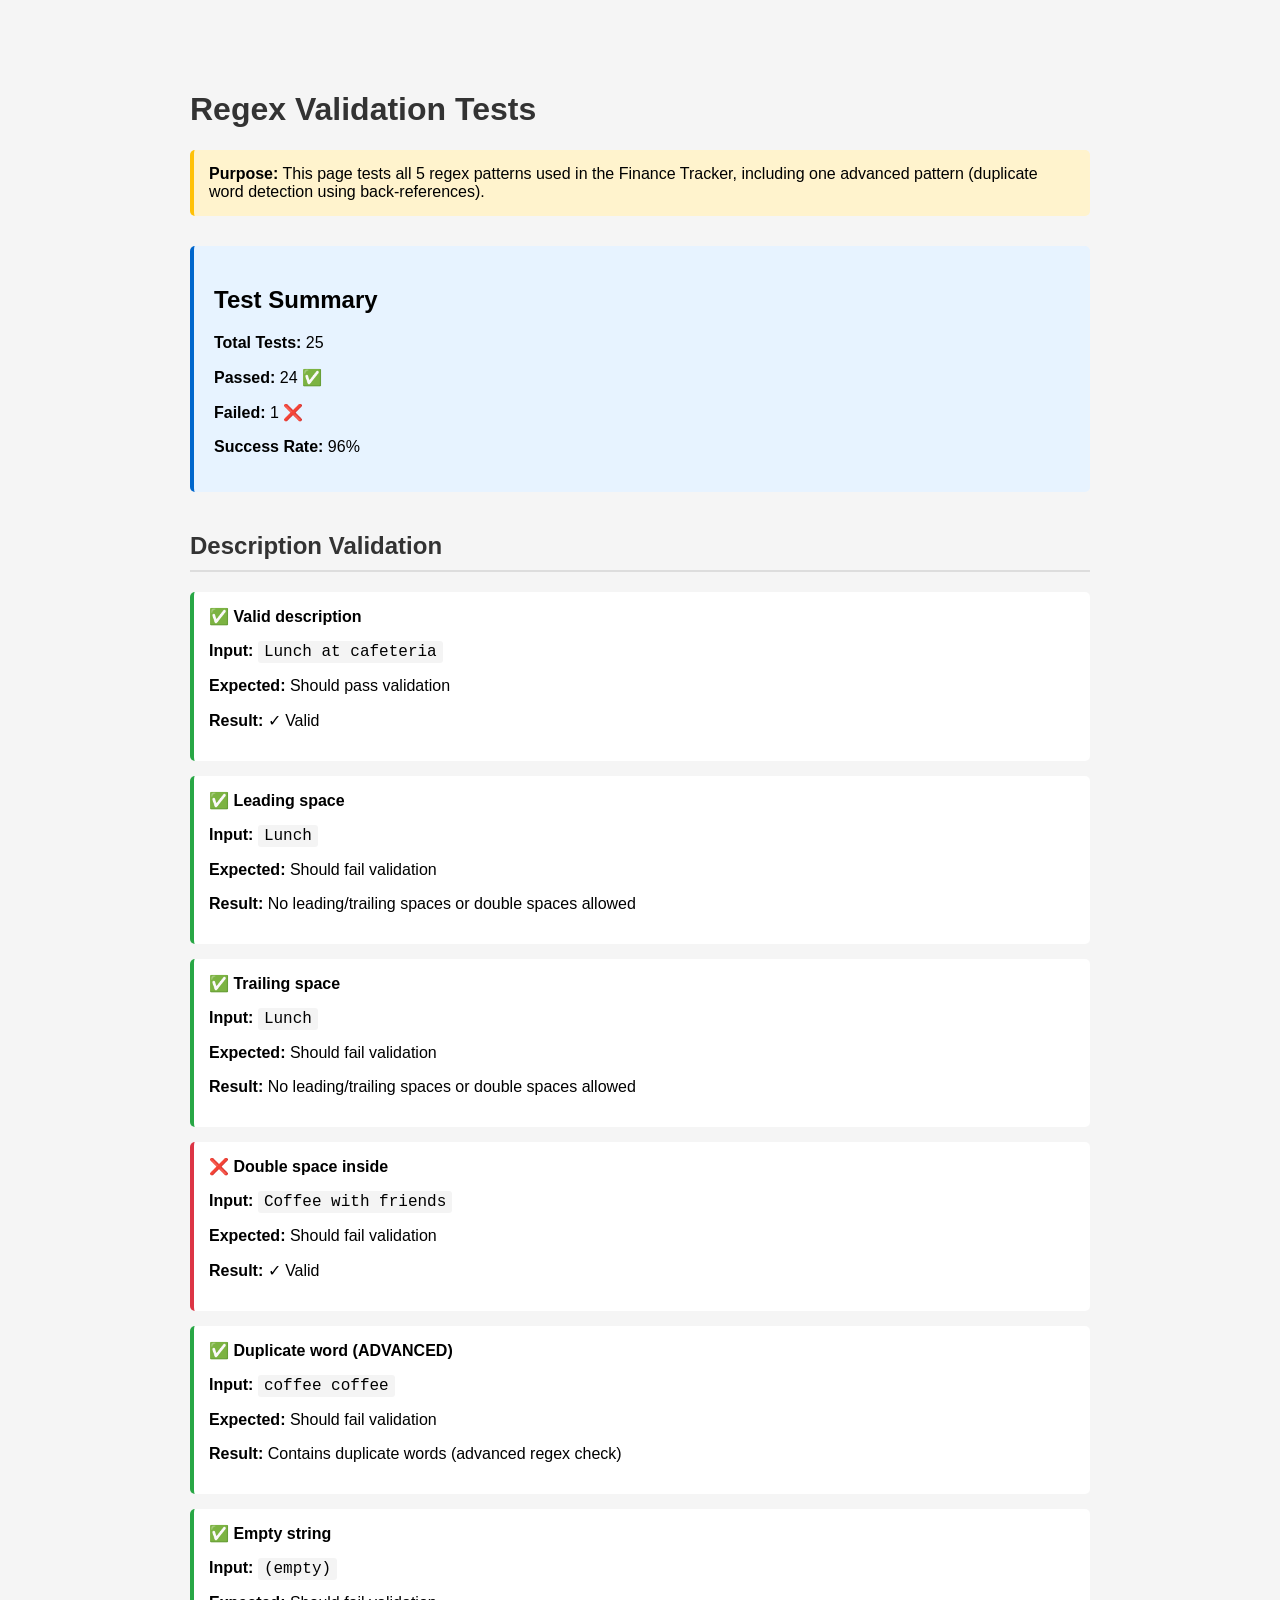
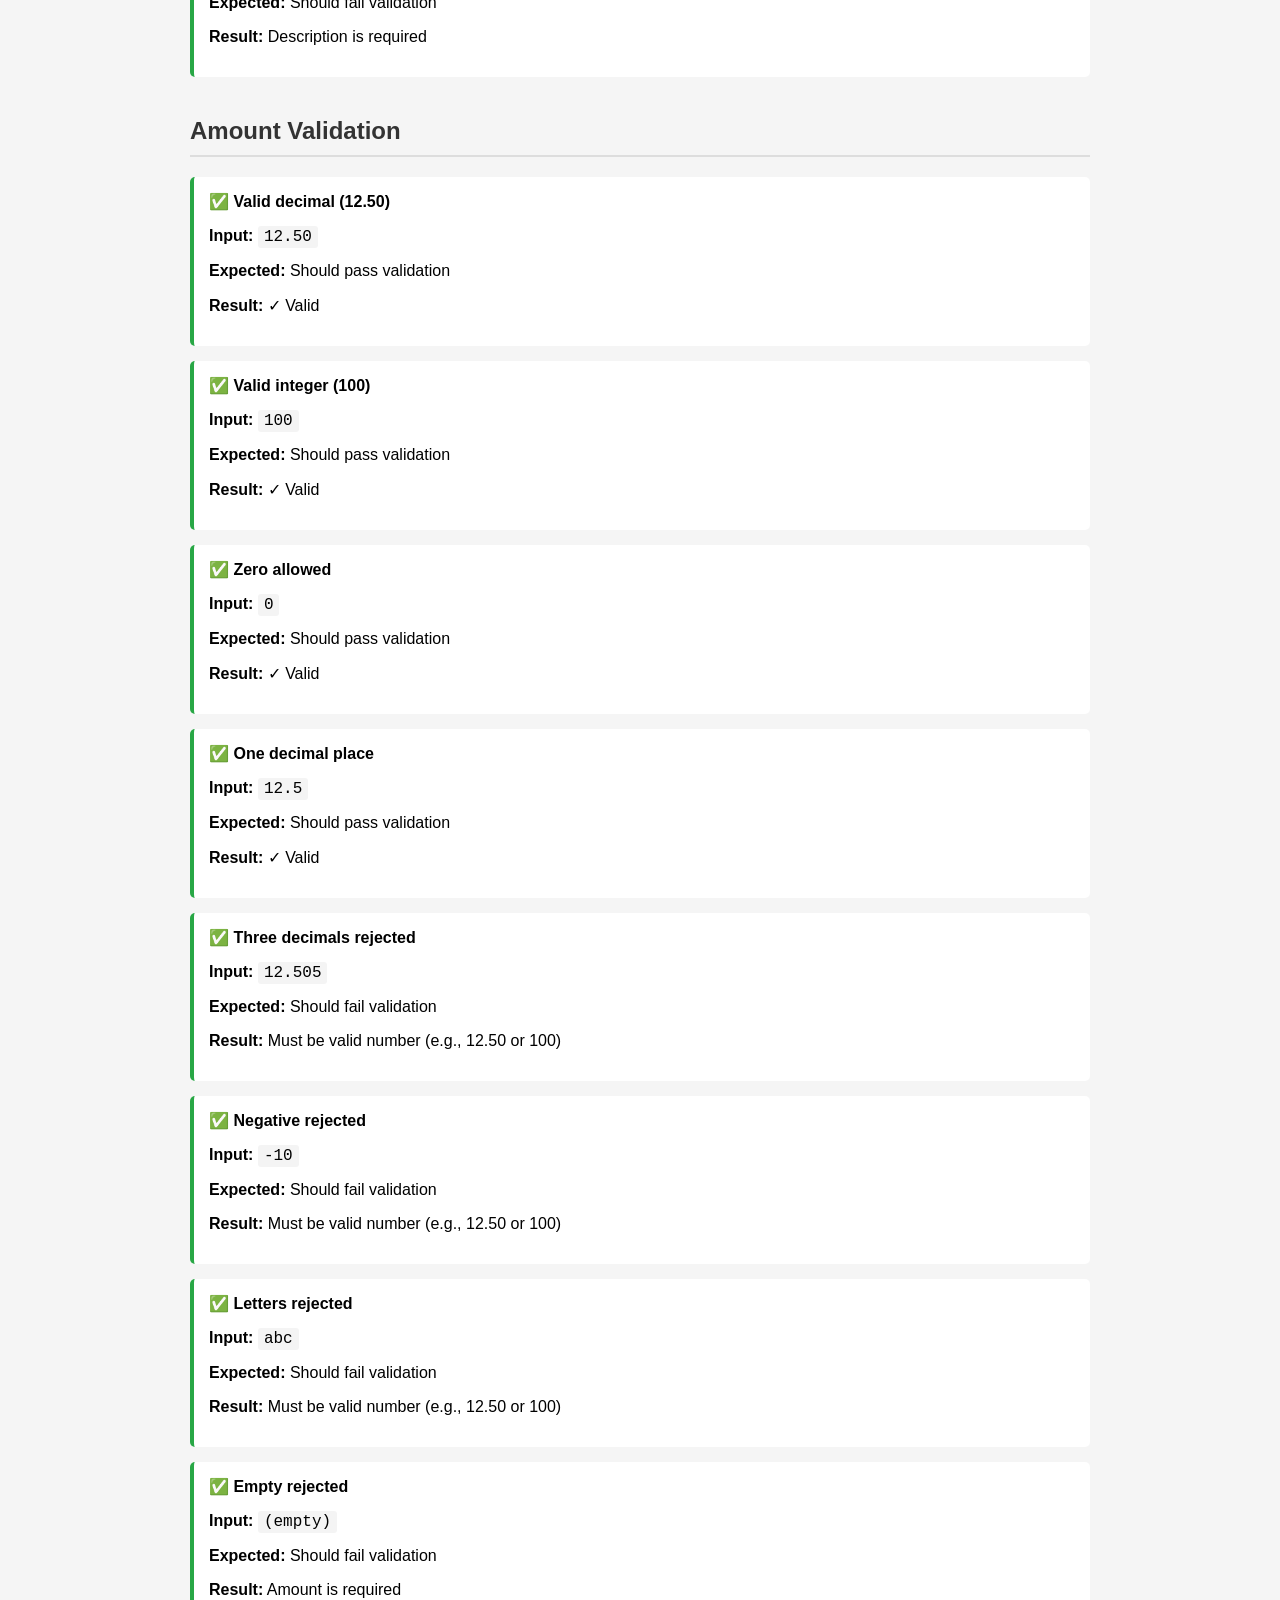
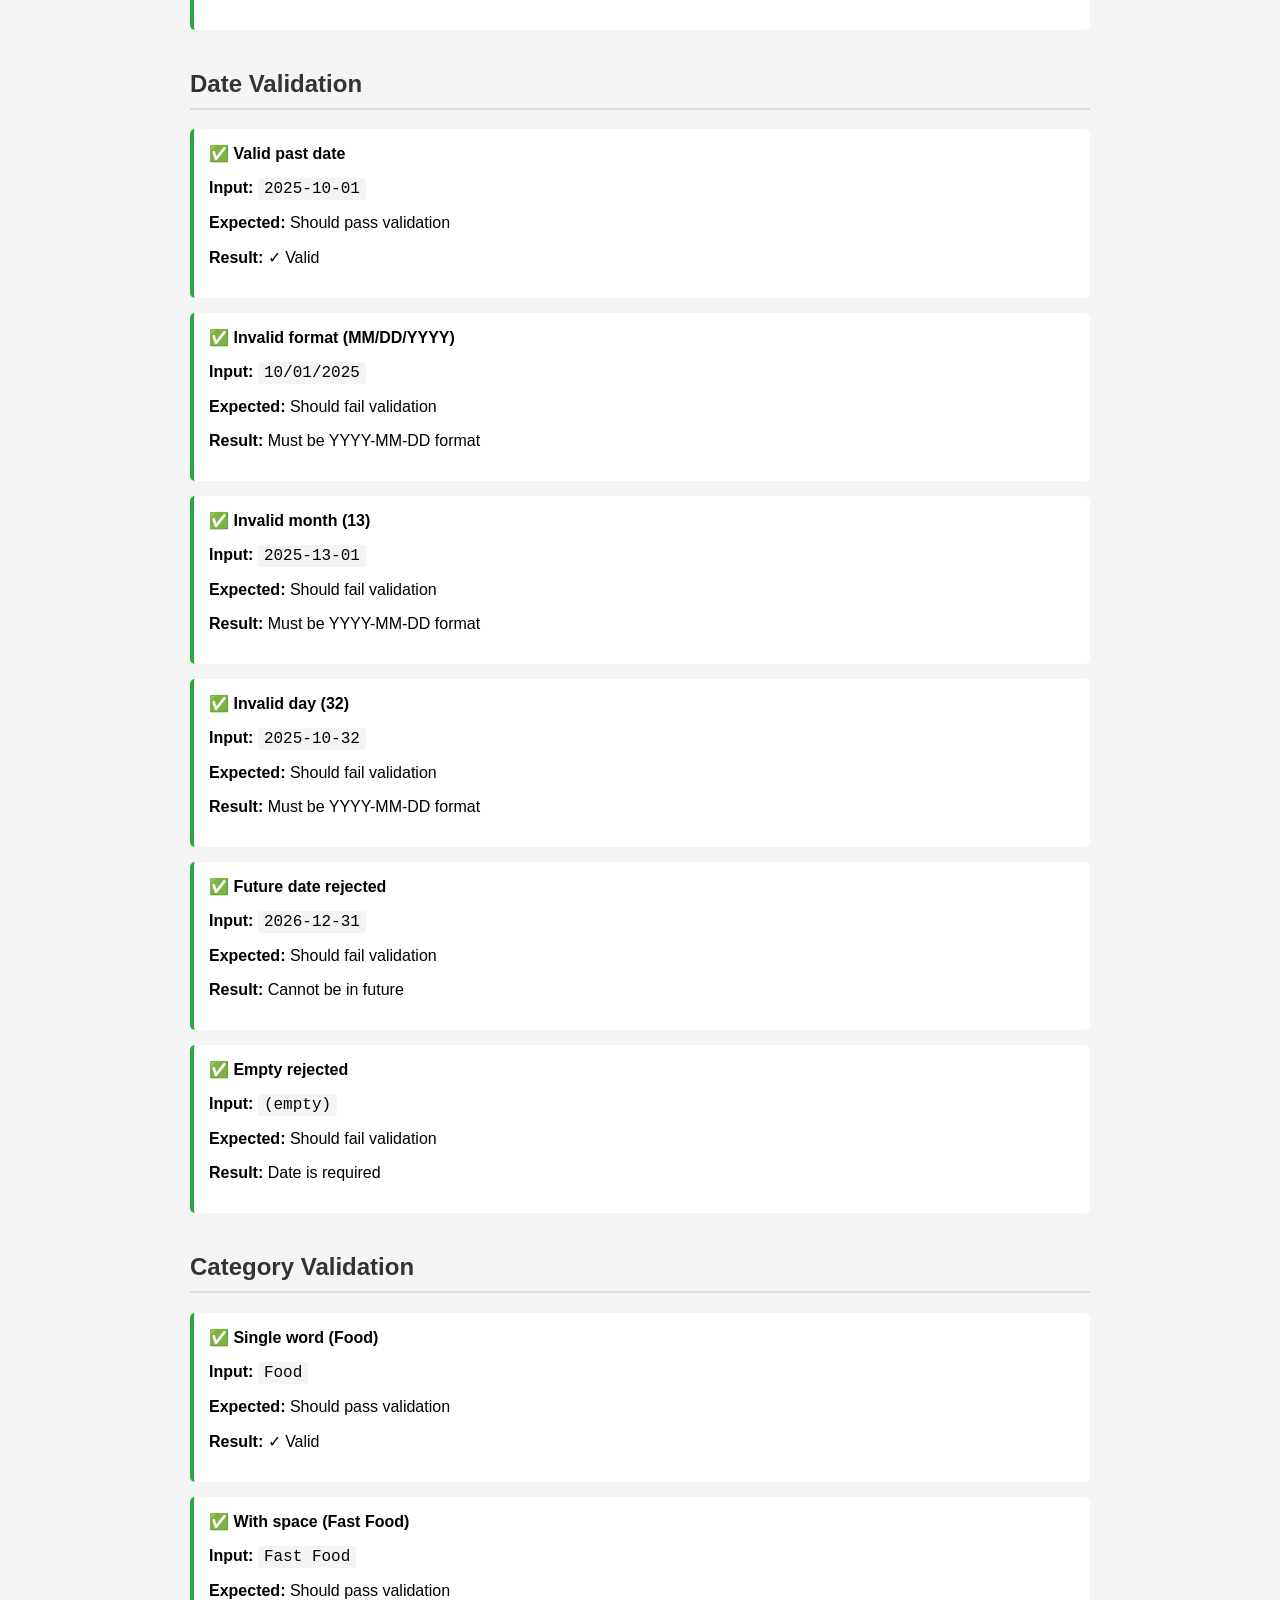
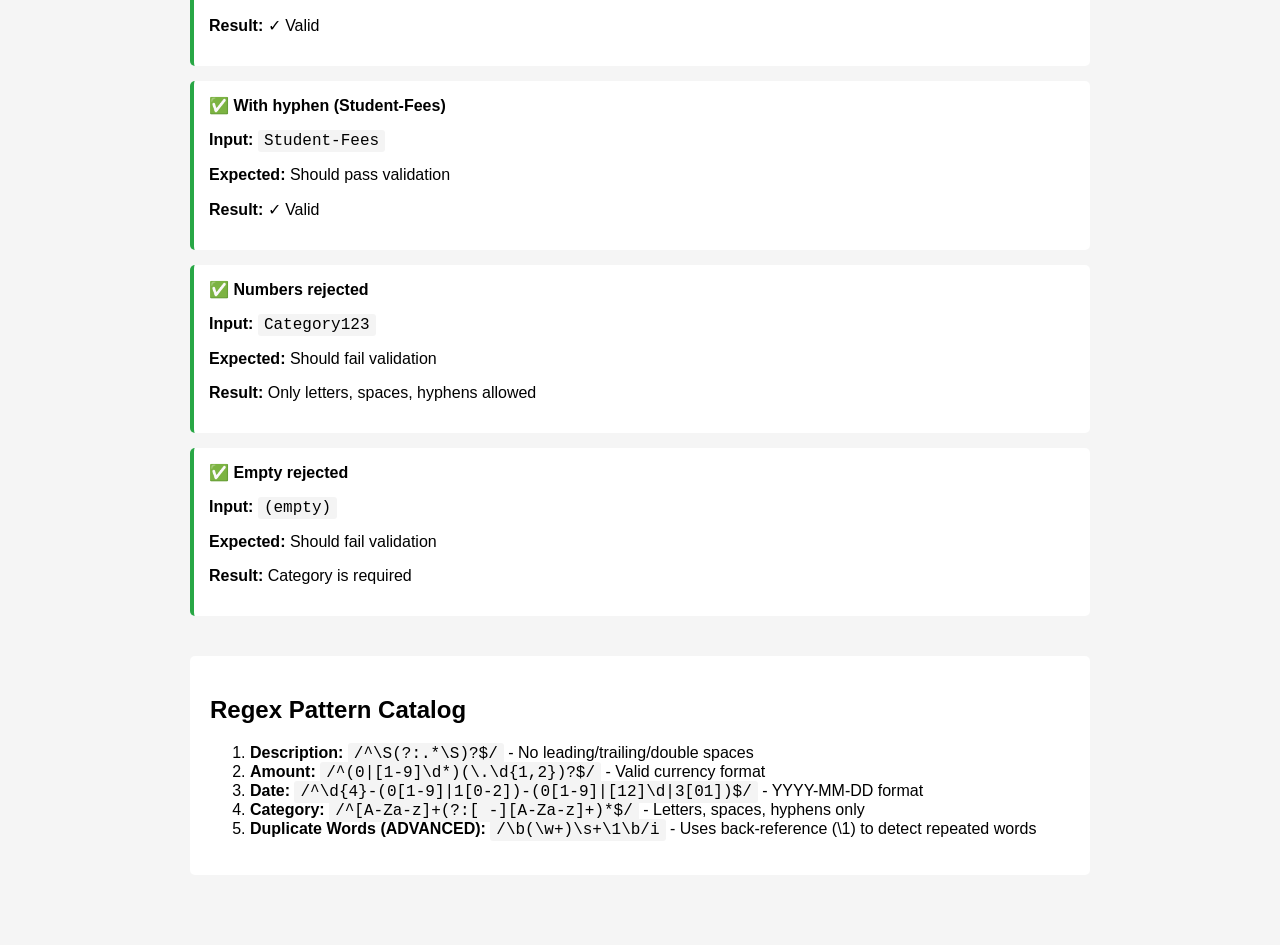
==== test.html @ 9f779f44 "test.html has embeded css and javascript that makes is readable and functional when rendered in brow" ====
<!DOCTYPE html>
<html lang="en">
  <head>
    <meta charset="UTF-8" />
    <meta name="viewport" content="width=device-width, initial-scale=1.0" />
    <title>Validation Tests - Finance Tracker</title>
    <style>
      body {
        font-family: Arial, sans-serif;
        max-width: 900px;
        margin: 50px auto;
        padding: 20px;
        background: #f5f5f5;
      }
      h1 {
        color: #333;
      }
      .test {
        margin: 15px 0;
        padding: 15px;
        border-radius: 5px;
        background: white;
      }
      .test h3 {
        margin: 0 0 10px 0;
        font-size: 16px;
      }
      .pass {
        border-left: 4px solid #28a745;
      }
      .fail {
        border-left: 4px solid #dc3545;
      }
      .summary {
        margin: 30px 0;
        padding: 20px;
        background: #e7f3ff;
        border-radius: 5px;
        border-left: 4px solid #0066cc;
      }
      code {
        background: #f4f4f4;
        padding: 2px 6px;
        border-radius: 3px;
        font-family: "Courier New", monospace;
      }
      .info {
        background: #fff3cd;
        padding: 15px;
        border-radius: 5px;
        margin-bottom: 20px;
        border-left: 4px solid #ffc107;
      }
    </style>
  </head>
  <body>
    <h1>Regex Validation Tests</h1>
    <div class="info">
      <strong>Purpose:</strong> This page tests all 5 regex patterns used in the
      Finance Tracker, including one advanced pattern (duplicate word detection
      using back-references).
    </div>

    <div id="test-results"></div>

    <script>
      // Copy validators directly into this file (no imports needed)

      // 1. Description: No leading/trailing spaces, no double spaces
      const descriptionRegex = /^\S(?:.*\S)?$/;

      // 2. Amount: Valid currency format
      const amountRegex = /^(0|[1-9]\d*)(\.\d{1,2})?$/;

      // 3. Date: YYYY-MM-DD format
      const dateRegex = /^\d{4}-(0[1-9]|1[0-2])-(0[1-9]|[12]\d|3[01])$/;

      // 4. Category: Letters, spaces, hyphens
      const categoryRegex = /^[A-Za-z]+(?:[ -][A-Za-z]+)*$/;

      // 5. ADVANCED: Duplicate words (back-reference)
      const duplicateWordsRegex = /\b(\w+)\s+\1\b/i;

      // Validation functions
      function validateDescription(value) {
        if (!value || value.trim() === "") {
          return "Description is required";
        }
        if (!descriptionRegex.test(value)) {
          return "No leading/trailing spaces or double spaces allowed";
        }
        if (duplicateWordsRegex.test(value)) {
          return "Contains duplicate words (advanced regex check)";
        }
        return null;
      }

      function validateAmount(value) {
        if (!value || value.trim() === "") {
          return "Amount is required";
        }
        if (!amountRegex.test(value)) {
          return "Must be valid number (e.g., 12.50 or 100)";
        }
        const num = parseFloat(value);
        if (num < 0) return "Cannot be negative";
        if (num > 999999) return "Amount too large";
        return null;
      }

      function validateDate(value) {
        if (!value || value.trim() === "") {
          return "Date is required";
        }
        if (!dateRegex.test(value)) {
          return "Must be YYYY-MM-DD format";
        }
        const dateObj = new Date(value);
        if (isNaN(dateObj.getTime())) {
          return "Invalid date";
        }
        const today = new Date();
        today.setHours(0, 0, 0, 0);
        if (dateObj > today) {
          return "Cannot be in future";
        }
        return null;
      }

      function validateCategory(value) {
        if (!value || value.trim() === "") {
          return "Category is required";
        }
        if (!categoryRegex.test(value)) {
          return "Only letters, spaces, hyphens allowed";
        }
        return null;
      }

      // Test cases
      const tests = [
        {
          section: "Description Validation",
          tests: [
            {
              name: "Valid description",
              func: validateDescription,
              input: "Lunch at cafeteria",
              shouldPass: true,
            },
            {
              name: "Leading space",
              func: validateDescription,
              input: " Lunch",
              shouldPass: false,
            },
            {
              name: "Trailing space",
              func: validateDescription,
              input: "Lunch ",
              shouldPass: false,
            },
            {
              name: "Double space inside",
              func: validateDescription,
              input: "Coffee  with friends",
              shouldPass: false,
            },
            {
              name: "Duplicate word (ADVANCED)",
              func: validateDescription,
              input: "coffee coffee",
              shouldPass: false,
            },
            {
              name: "Empty string",
              func: validateDescription,
              input: "",
              shouldPass: false,
            },
          ],
        },

        {
          section: "Amount Validation",
          tests: [
            {
              name: "Valid decimal (12.50)",
              func: validateAmount,
              input: "12.50",
              shouldPass: true,
            },
            {
              name: "Valid integer (100)",
              func: validateAmount,
              input: "100",
              shouldPass: true,
            },
            {
              name: "Zero allowed",
              func: validateAmount,
              input: "0",
              shouldPass: true,
            },
            {
              name: "One decimal place",
              func: validateAmount,
              input: "12.5",
              shouldPass: true,
            },
            {
              name: "Three decimals rejected",
              func: validateAmount,
              input: "12.505",
              shouldPass: false,
            },
            {
              name: "Negative rejected",
              func: validateAmount,
              input: "-10",
              shouldPass: false,
            },
            {
              name: "Letters rejected",
              func: validateAmount,
              input: "abc",
              shouldPass: false,
            },
            {
              name: "Empty rejected",
              func: validateAmount,
              input: "",
              shouldPass: false,
            },
          ],
        },

        {
          section: "Date Validation",
          tests: [
            {
              name: "Valid past date",
              func: validateDate,
              input: "2025-10-01",
              shouldPass: true,
            },
            {
              name: "Invalid format (MM/DD/YYYY)",
              func: validateDate,
              input: "10/01/2025",
              shouldPass: false,
            },
            {
              name: "Invalid month (13)",
              func: validateDate,
              input: "2025-13-01",
              shouldPass: false,
            },
            {
              name: "Invalid day (32)",
              func: validateDate,
              input: "2025-10-32",
              shouldPass: false,
            },
            {
              name: "Future date rejected",
              func: validateDate,
              input: "2026-12-31",
              shouldPass: false,
            },
            {
              name: "Empty rejected",
              func: validateDate,
              input: "",
              shouldPass: false,
            },
          ],
        },

        {
          section: "Category Validation",
          tests: [
            {
              name: "Single word (Food)",
              func: validateCategory,
              input: "Food",
              shouldPass: true,
            },
            {
              name: "With space (Fast Food)",
              func: validateCategory,
              input: "Fast Food",
              shouldPass: true,
            },
            {
              name: "With hyphen (Student-Fees)",
              func: validateCategory,
              input: "Student-Fees",
              shouldPass: true,
            },
            {
              name: "Numbers rejected",
              func: validateCategory,
              input: "Category123",
              shouldPass: false,
            },
            {
              name: "Empty rejected",
              func: validateCategory,
              input: "",
              shouldPass: false,
            },
          ],
        },
      ];

      const resultsDiv = document.getElementById("test-results");
      let totalPass = 0;
      let totalFail = 0;

      tests.forEach((section) => {
        const sectionHeader = document.createElement("h2");
        sectionHeader.textContent = section.section;
        sectionHeader.style.cssText =
          "margin-top: 40px; color: #333; border-bottom: 2px solid #ddd; padding-bottom: 10px;";
        resultsDiv.appendChild(sectionHeader);

        section.tests.forEach((test) => {
          const error = test.func(test.input);
          const passed = test.shouldPass ? error === null : error !== null;

          if (passed) totalPass++;
          else totalFail++;

          const testDiv = document.createElement("div");
          testDiv.className = `test ${passed ? "pass" : "fail"}`;
          testDiv.innerHTML = `
                    <h3>${passed ? "✅" : "❌"} ${test.name}</h3>
                    <p><strong>Input:</strong> <code>${
                      test.input || "(empty)"
                    }</code></p>
                    <p><strong>Expected:</strong> ${
                      test.shouldPass
                        ? "Should pass validation"
                        : "Should fail validation"
                    }</p>
                    <p><strong>Result:</strong> ${error || "✓ Valid"}</p>
                `;
          resultsDiv.appendChild(testDiv);
        });
      });

      // Summary at top
      const summary = document.createElement("div");
      summary.className = "summary";
      summary.innerHTML = `
            <h2>Test Summary</h2>
            <p><strong>Total Tests:</strong> ${totalPass + totalFail}</p>
            <p><strong>Passed:</strong> ${totalPass} ✅</p>
            <p><strong>Failed:</strong> ${totalFail} ❌</p>
            <p><strong>Success Rate:</strong> ${Math.round(
              (totalPass / (totalPass + totalFail)) * 100
            )}%</p>
        `;
      resultsDiv.insertBefore(summary, resultsDiv.firstChild);

      // Regex catalog at bottom
      const catalog = document.createElement("div");
      catalog.style.cssText =
        "margin-top: 40px; padding: 20px; background: white; border-radius: 5px;";
      catalog.innerHTML = `
            <h2>Regex Pattern Catalog</h2>
            <ol>
                <li><strong>Description:</strong> <code>/^\\S(?:.*\\S)?$/</code> - No leading/trailing/double spaces</li>
                <li><strong>Amount:</strong> <code>/^(0|[1-9]\\d*)(\\.\\d{1,2})?$/</code> - Valid currency format</li>
                <li><strong>Date:</strong> <code>/^\\d{4}-(0[1-9]|1[0-2])-(0[1-9]|[12]\\d|3[01])$/</code> - YYYY-MM-DD format</li>
                <li><strong>Category:</strong> <code>/^[A-Za-z]+(?:[ -][A-Za-z]+)*$/</code> - Letters, spaces, hyphens only</li>
                <li><strong>Duplicate Words (ADVANCED):</strong> <code>/\\b(\\w+)\\s+\\1\\b/i</code> - Uses back-reference (\\1) to detect repeated words</li>
            </ol>
        `;
      resultsDiv.appendChild(catalog);
    </script>
  </body>
</html>
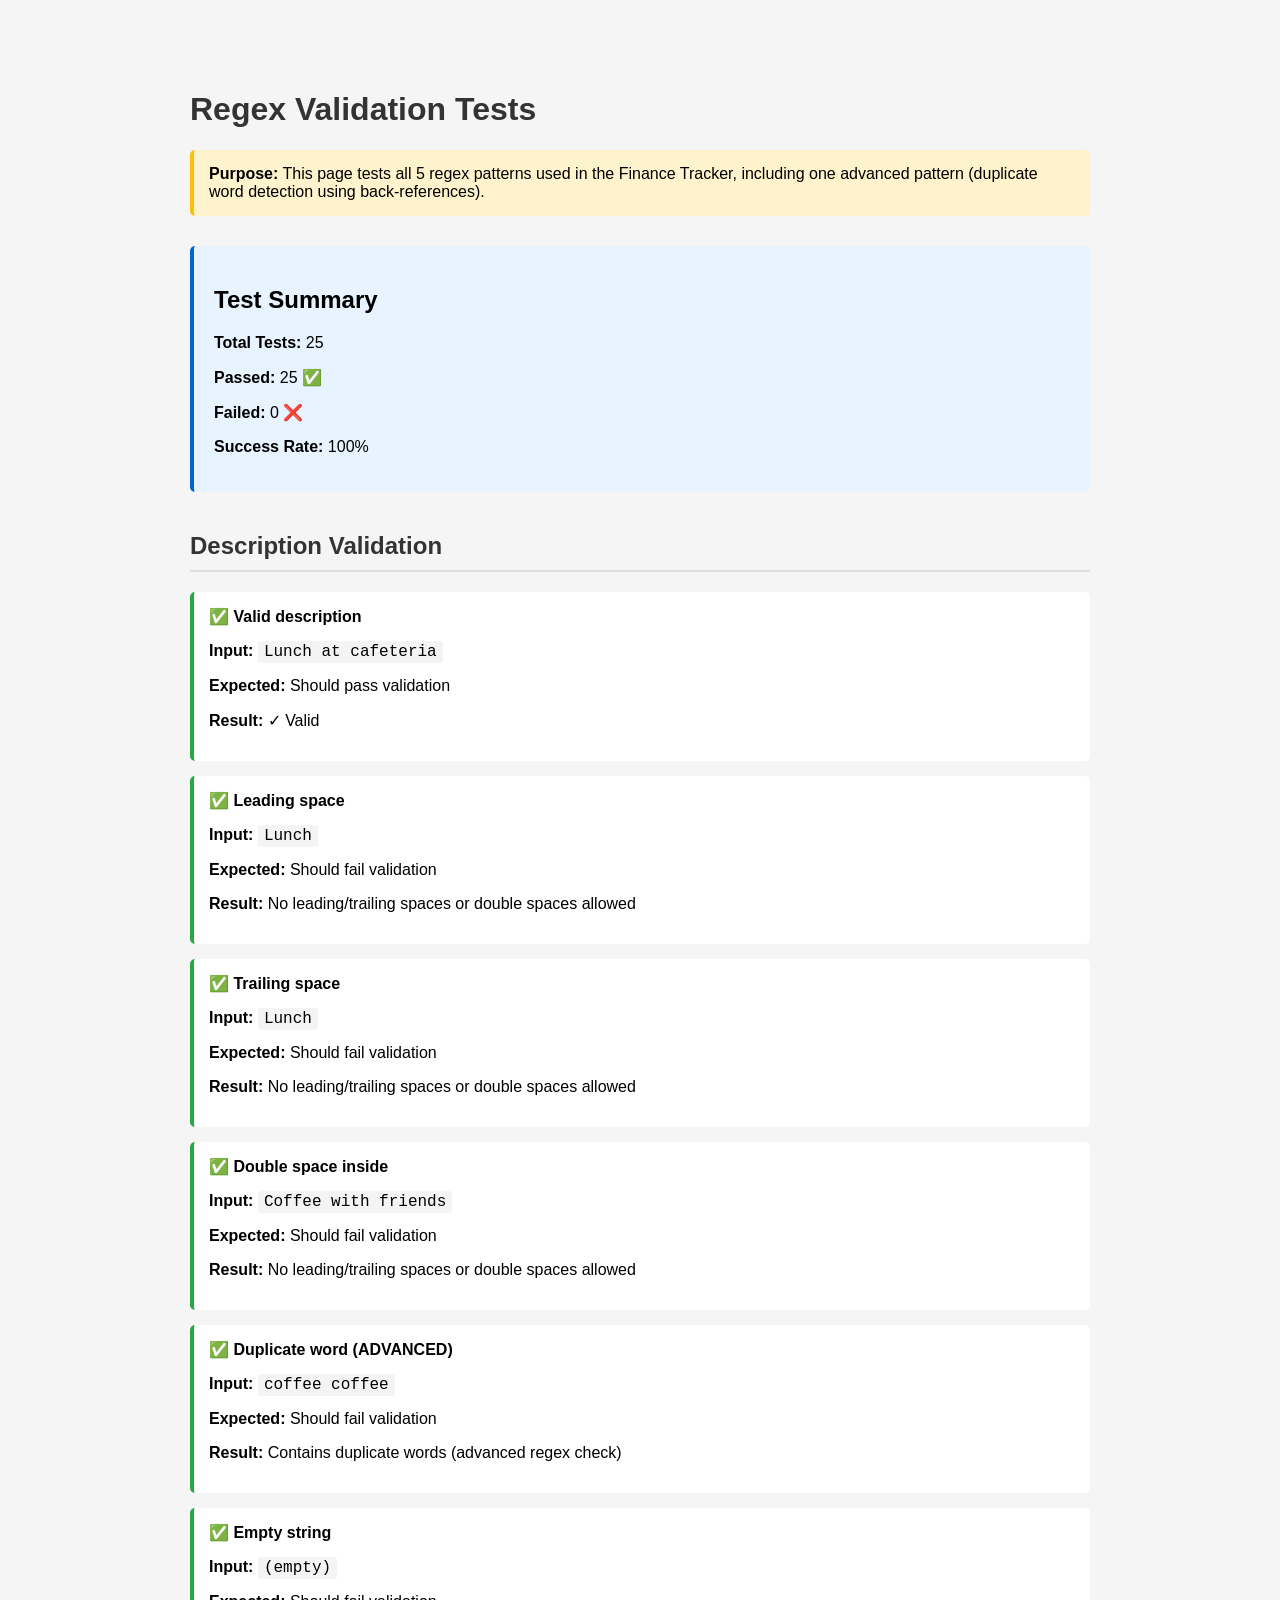
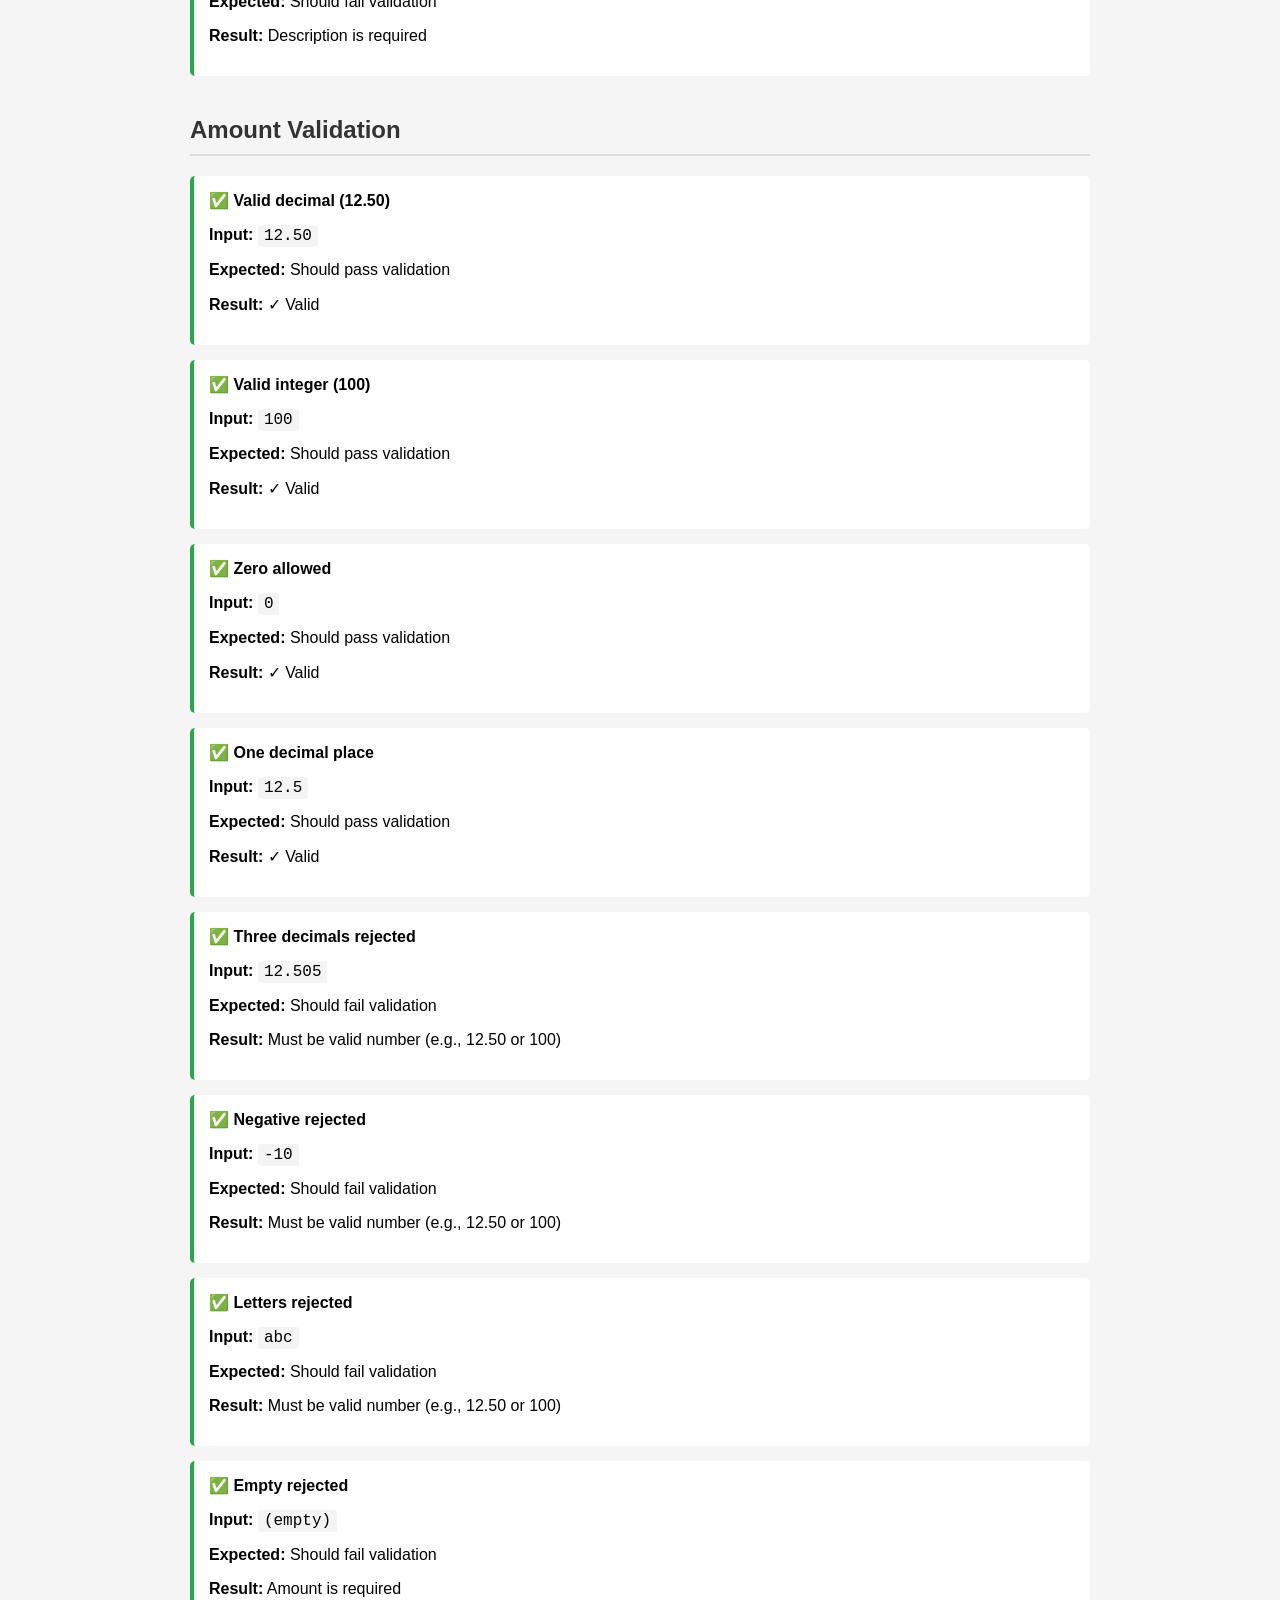
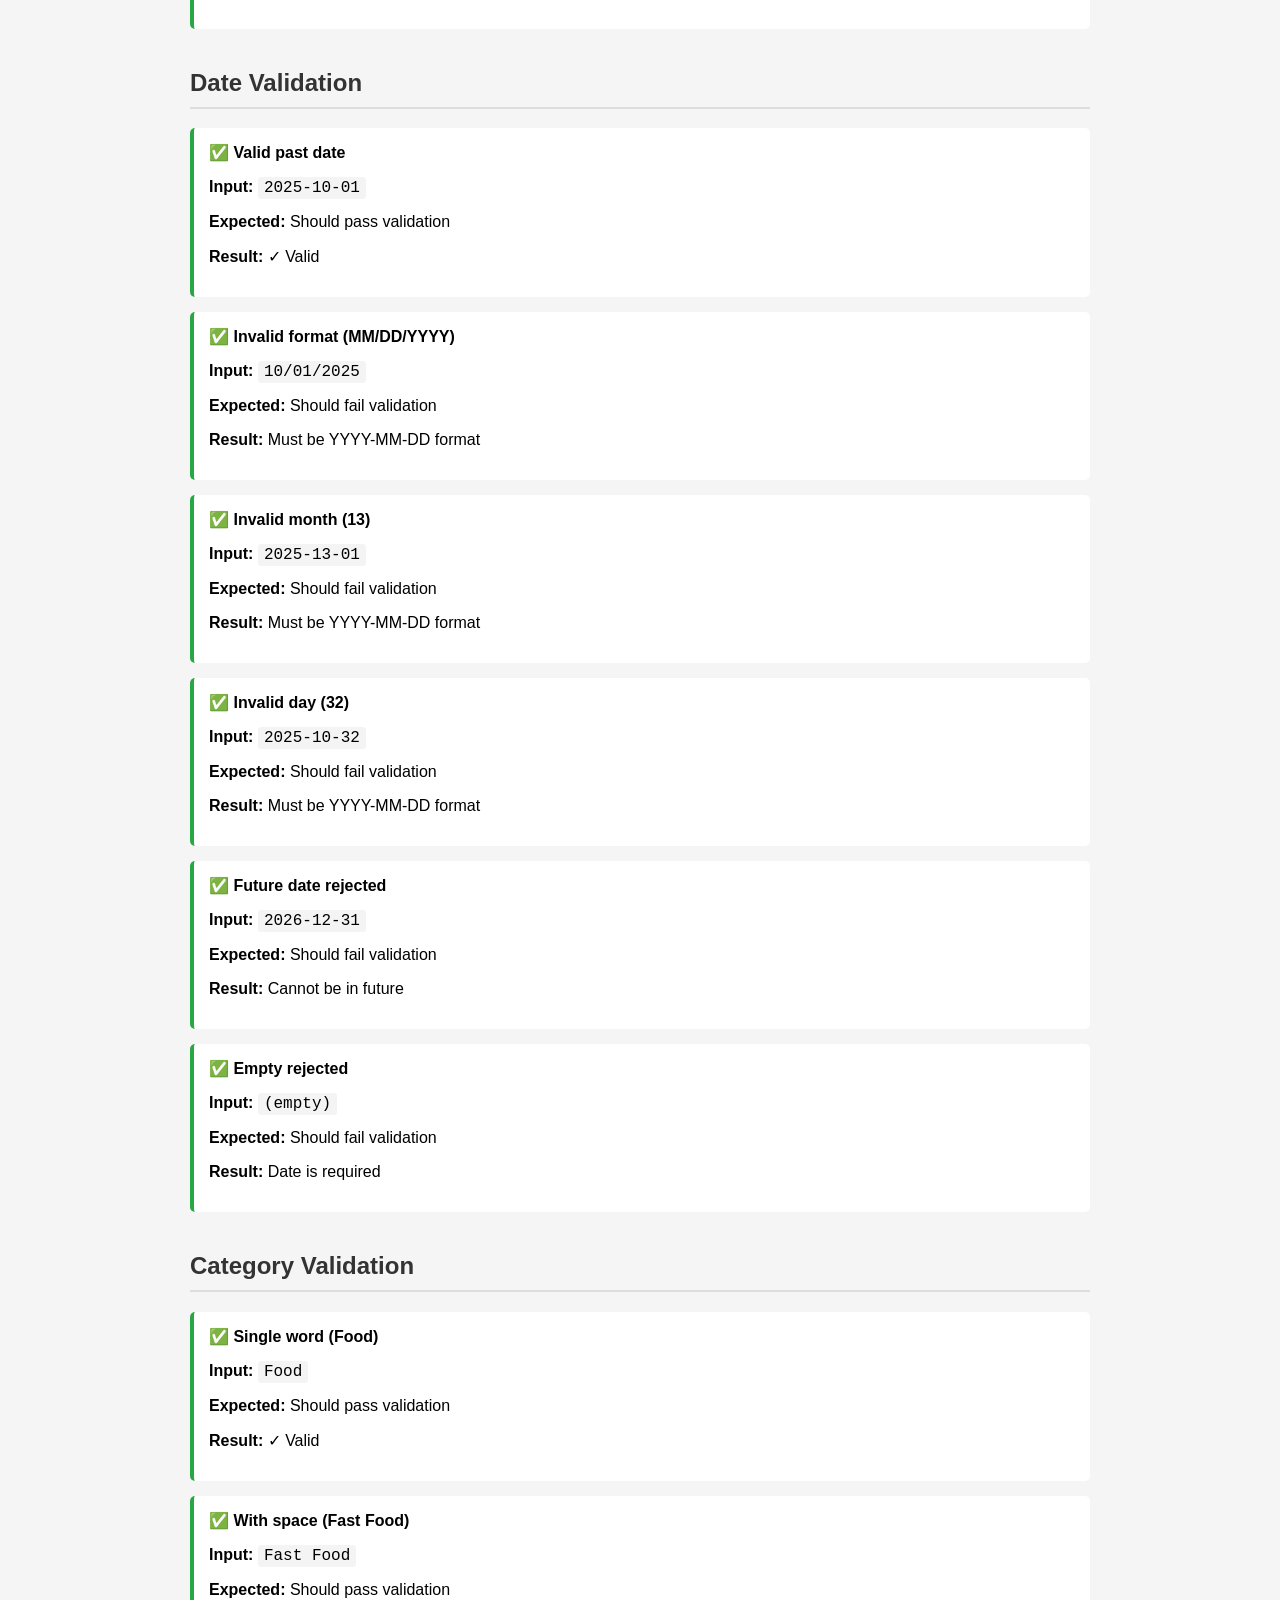
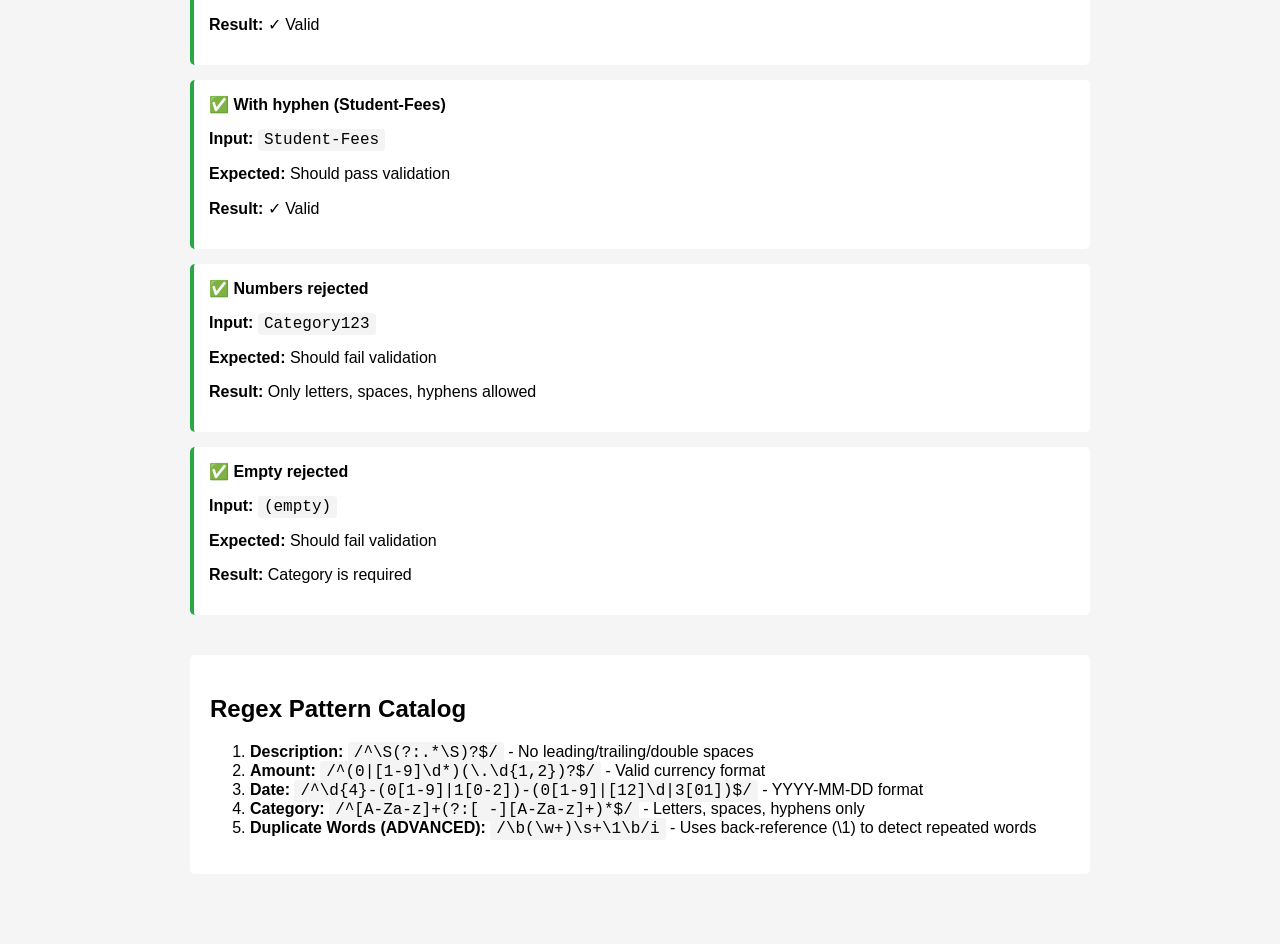
==== commit 484f512f: "the single error detected by tests.html was fixed by updating the patter for description" ====
--- a/test.html
+++ b/test.html
@@ -64,10 +64,9 @@
     <div id="test-results"></div>
 
     <script>
-      // Copy validators directly into this file (no imports needed)
-
-      // 1. Description: No leading/trailing spaces, no double spaces
-      const descriptionRegex = /^\S(?:.*\S)?$/;
+
+      // 1. No leading/trailing spaces, no double spaces
+      const descriptionRegex = /^\S+(\s\S+)*$/;
 
       // 2. Amount: Valid currency format
       const amountRegex = /^(0|[1-9]\d*)(\.\d{1,2})?$/;
